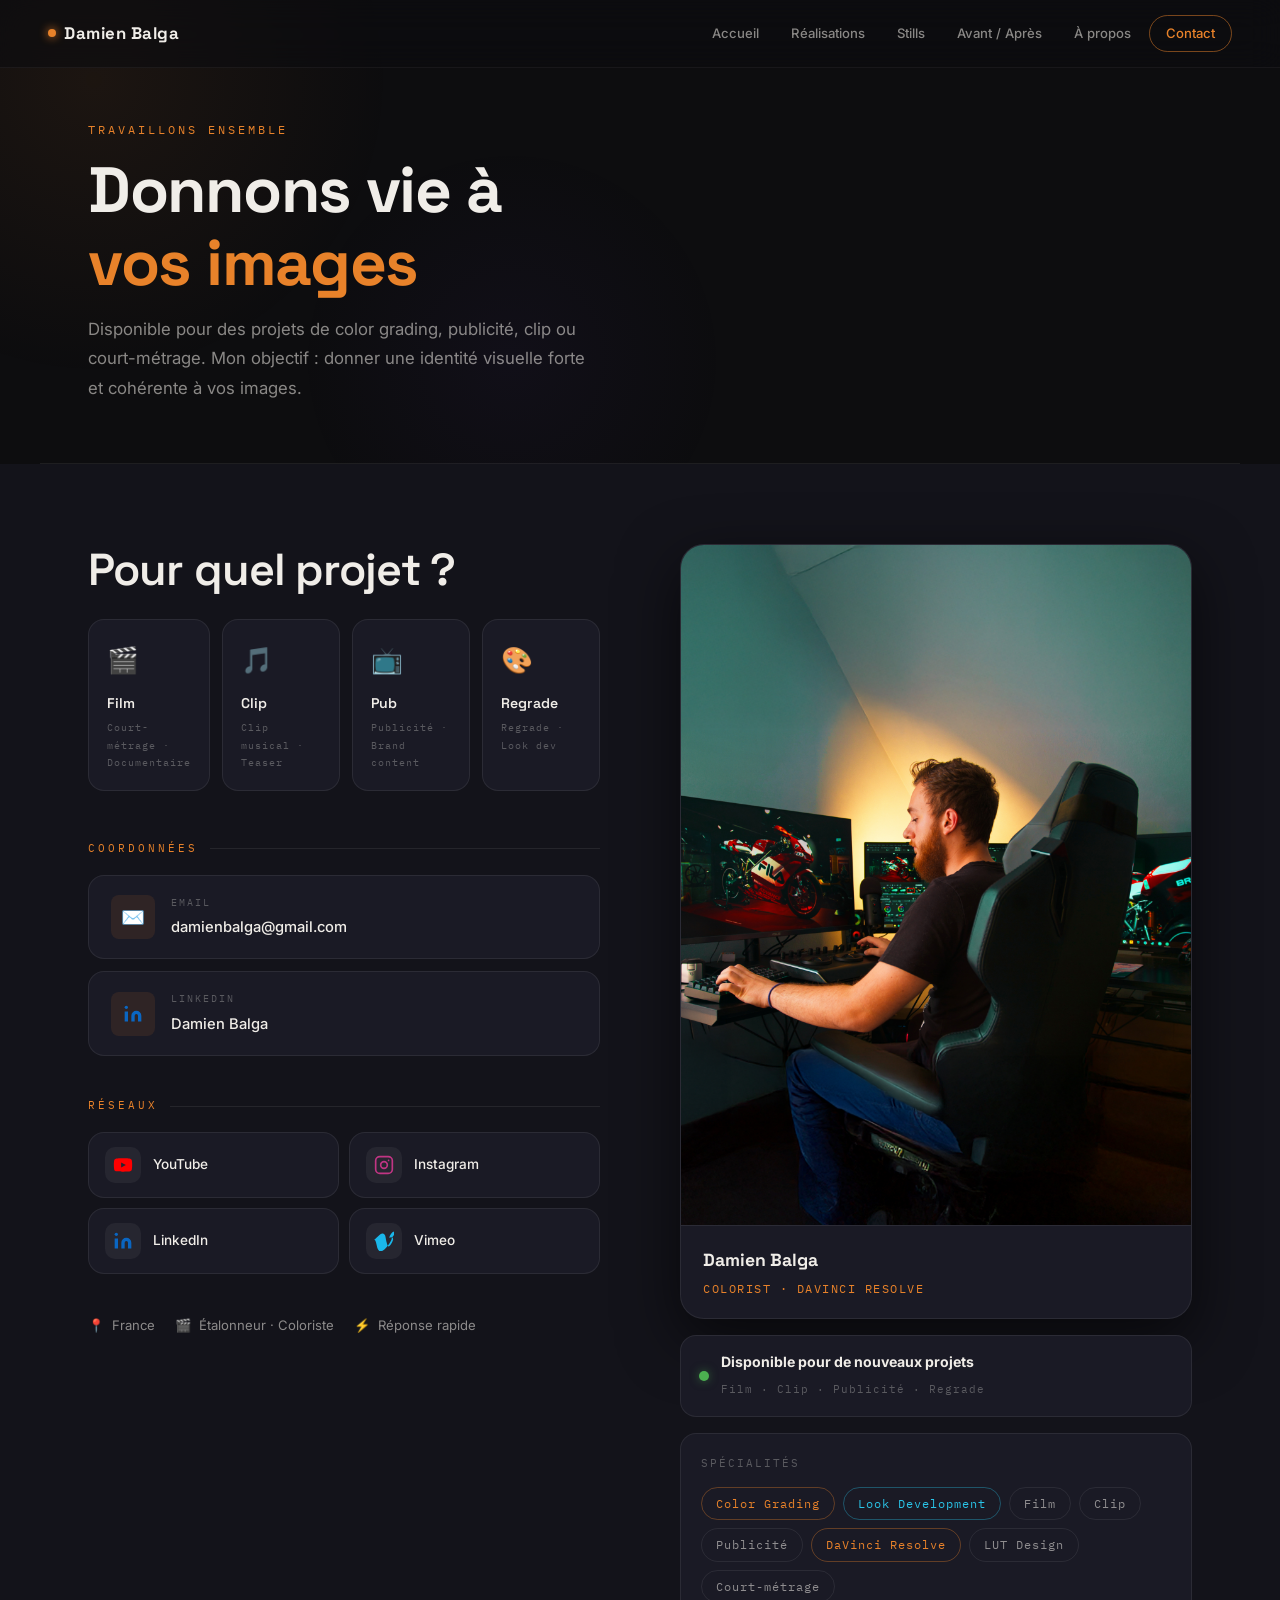
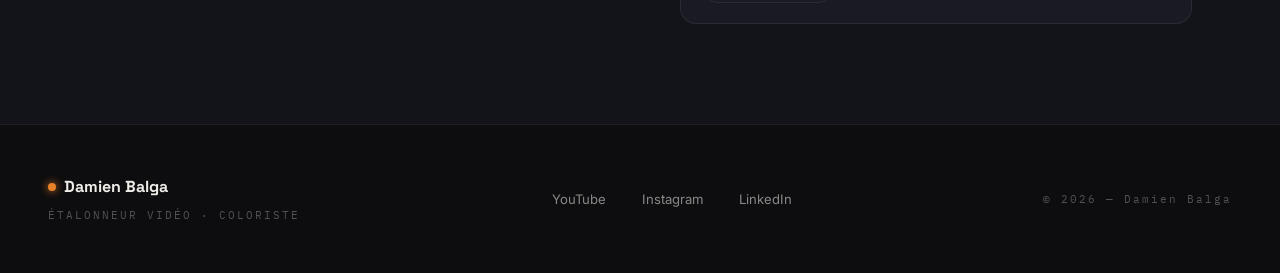
==== contact.html @ 45c4bf27 "PortfolioDamienBalga" ====
<!DOCTYPE html>
<html lang="fr">
<head>
  <meta charset="UTF-8">
  <meta name="viewport" content="width=device-width, initial-scale=1.0">
  <title>Contact — Damien Balga · Colorist</title>
  <meta name="description" content="Contactez Damien Balga pour vos projets de color grading, étalonnage vidéo, film, clip ou publicité.">

  <link rel="preconnect" href="https://fonts.googleapis.com">
  <link rel="preconnect" href="https://fonts.gstatic.com" crossorigin>
  <link href="https://fonts.googleapis.com/css2?family=Space+Grotesk:wght@400;500;600;700&family=Inter:wght@300;400;500&family=IBM+Plex+Mono:wght@300;400;500&display=swap" rel="stylesheet">

  <link rel="stylesheet" href="css/style.css">

  <style>
    /* ---- Styles spécifiques page Contact ---- */

    /* Hero pleine hauteur */
    .contact-hero {
      min-height: 40vh;
      display: flex; align-items: flex-end;
      padding: 120px 48px 60px;
      max-width: 1200px; margin: 0 auto;
      border-bottom: 1px solid var(--border);
    }
    .contact-hero-inner { max-width: 640px; }
    .contact-hero h1 { margin-bottom: 14px; }
    .contact-hero p   { color: var(--dim); font-size: 1.05rem; max-width: 500px; }

    /* Grille projets types */
    .projects-types {
      display: grid;
      grid-template-columns: repeat(4, 1fr);
      gap: 12px;
      margin-bottom: 48px;
    }
    .ptype-card {
      background: var(--bg-3);
      border: 1px solid var(--border);
      border-radius: var(--radius-md);
      padding: 18px;
      transition: border-color 0.2s ease, background 0.2s ease;
    }
    .ptype-card:hover { border-color: var(--orange); background: rgba(232,130,42,0.04); }
    .ptype-icon { font-size: 1.6rem; margin-bottom: 10px; }
    .ptype-label {
      font-family: var(--font-display);
      font-size: 0.88rem; font-weight: 600; margin-bottom: 3px;
    }
    .ptype-desc { font-family: var(--font-mono); font-size: 0.65rem; color: var(--dimmer); letter-spacing: 1px; }

    /* Section titre intermédiaire */
    .contact-section-title {
      font-family: var(--font-mono);
      font-size: 0.7rem;
      letter-spacing: 3px;
      text-transform: uppercase;
      color: var(--orange);
      margin-bottom: 16px;
      display: flex; align-items: center; gap: 12px;
    }
    .contact-section-title::after {
      content: ''; flex: 1; height: 1px;
      background: var(--border);
    }

    @media (max-width: 900px) {
      .projects-types { grid-template-columns: repeat(2, 1fr); }
      .contact-hero { padding: 110px 24px 50px; }
    }
    @media (max-width: 480px) {
      .projects-types { grid-template-columns: 1fr 1fr; }
    }
  </style>
</head>
<body>

<div class="cinematic-bg" aria-hidden="true"><div class="cinematic-bg-c"></div></div>

<!-- INTRO -->
<div class="intro" aria-hidden="true">
  <div class="intro-scanline"></div>
  <div class="intro-content">
    <h1>Contact</h1>
    <p class="intro-sub">Damien Balga · Colorist</p>
  </div>
</div>

<!-- HEADER -->
<header>
  <div class="logo" role="button" tabindex="0">
    <div class="logo-dot" aria-hidden="true"></div>
    Damien Balga
  </div>
  <button class="menu-toggle" aria-label="Menu"><span></span><span></span><span></span></button>
  <nav>
    <a href="index.html">Accueil</a>
    <a href="work.html">Réalisations</a>
    <a href="stills.html">Stills</a>
    <a href="index.html#before">Avant / Après</a>
    <a href="index.html#about">À propos</a>
    <a href="contact.html" class="active nav-cta">Contact</a>
  </nav>
</header>

<!-- HERO CONTACT -->
<div class="contact-hero">
  <div class="contact-hero-inner fade-up">
    <span class="section-eyebrow">Travaillons ensemble</span>
    <h1>Donnons vie à<br><span style="color:var(--orange)">vos images</span></h1>
    <p>
      Disponible pour des projets de color grading, publicité, clip ou court-métrage.
      Mon objectif : donner une identité visuelle forte et cohérente à vos images.
    </p>
  </div>
</div>

<!-- CONTENU PRINCIPAL -->
<div class="contact-section" aria-label="Informations de contact">
  <div class="contact-layout">

    <!-- COLONNE GAUCHE -->
    <div class="contact-left">

      <!-- Types de projets -->
      <h2 style="margin-bottom:24px;" class="fade-up">Pour quel projet ?</h2>

      <div class="projects-types">
        <div class="ptype-card fade-up">
          <div class="ptype-icon">🎬</div>
          <div class="ptype-label">Film</div>
          <div class="ptype-desc">Court-métrage · Documentaire</div>
        </div>
        <div class="ptype-card fade-up">
          <div class="ptype-icon">🎵</div>
          <div class="ptype-label">Clip</div>
          <div class="ptype-desc">Clip musical · Teaser</div>
        </div>
        <div class="ptype-card fade-up">
          <div class="ptype-icon">📺</div>
          <div class="ptype-label">Pub</div>
          <div class="ptype-desc">Publicité · Brand content</div>
        </div>
        <div class="ptype-card fade-up">
          <div class="ptype-icon">🎨</div>
          <div class="ptype-label">Regrade</div>
          <div class="ptype-desc">Regrade · Look dev</div>
        </div>
      </div>

      <!-- Coordonnées directes -->
      <p class="contact-section-title fade-up">Coordonnées</p>

      <div class="contact-links">

        <a href="mailto:damienbalga@gmail.com" class="contact-btn fade-up"
           aria-label="Envoyer un mail à damienbalga@gmail.com">
          <div class="contact-btn-icon">✉️</div>
          <div class="cb-info">
            <span class="cb-label">Email</span>
            <span class="cb-value">damienbalga@gmail.com</span>
          </div>
          <span class="contact-btn-arrow">→</span>
        </a>

        <a href="https://www.linkedin.com/in/damien-balga-étudiant-création-numérique-colorimétrie-cinéma-montage-graphisme/"
           target="_blank" rel="noopener"
           class="contact-btn fade-up" aria-label="LinkedIn de Damien Balga">
          <div class="contact-btn-icon">
            <svg width="20" height="20" viewBox="0 0 24 24" fill="#0a66c2">
              <path d="M16 8a6 6 0 0 1 6 6v7h-4v-7a2 2 0 0 0-4 0v7h-4v-7a6 6 0 0 1 6-6zM2 9h4v12H2z"/>
              <circle cx="4" cy="4" r="2"/>
            </svg>
          </div>
          <div class="cb-info">
            <span class="cb-label">LinkedIn</span>
            <span class="cb-value">Damien Balga</span>
          </div>
          <span class="contact-btn-arrow">→</span>
        </a>

      </div>

      <!-- Réseaux sociaux -->
      <p class="contact-section-title fade-up">Réseaux</p>

      <div class="social-grid">

        <a href="https://www.youtube.com/@damienbalga" target="_blank" rel="noopener"
           class="social-card fade-up" style="--accent:var(--orange);" aria-label="YouTube de Damien Balga">
          <div class="social-icon">
            <svg width="20" height="20" viewBox="0 0 24 24" fill="#ff0000">
              <path d="M22.54 6.42a2.78 2.78 0 0 0-1.95-1.96C18.88 4 12 4 12 4s-6.88 0-8.59.46A2.78 2.78 0 0 0 1.46 6.42 29 29 0 0 0 1 12a29 29 0 0 0 .46 5.58 2.78 2.78 0 0 0 1.95 1.96C5.12 20 12 20 12 20s6.88 0 8.59-.46a2.78 2.78 0 0 0 1.95-1.96A29 29 0 0 0 23 12a29 29 0 0 0-.46-5.58zM9.75 15.02V8.98L15.5 12l-5.75 3.02z"/>
            </svg>
          </div>
          <span class="social-name">YouTube</span>
        </a>

        <a href="https://www.instagram.com/damien.balga/" target="_blank" rel="noopener"
           class="social-card fade-up" style="--accent:#c13584;" aria-label="Instagram de Damien Balga">
          <div class="social-icon">
            <svg width="20" height="20" viewBox="0 0 24 24" fill="none" stroke="#c13584" stroke-width="2">
              <rect x="2" y="2" width="20" height="20" rx="5"/>
              <circle cx="12" cy="12" r="4"/>
              <circle cx="17.5" cy="6.5" r="1" fill="#c13584" stroke="none"/>
            </svg>
          </div>
          <span class="social-name">Instagram</span>
        </a>

        <a href="https://www.linkedin.com/in/damien-balga-étudiant-création-numérique-colorimétrie-cinéma-montage-graphisme/"
           target="_blank" rel="noopener"
           class="social-card fade-up" style="--accent:#0a66c2;" aria-label="LinkedIn de Damien Balga">
          <div class="social-icon">
            <svg width="20" height="20" viewBox="0 0 24 24" fill="#0a66c2">
              <path d="M16 8a6 6 0 0 1 6 6v7h-4v-7a2 2 0 0 0-4 0v7h-4v-7a6 6 0 0 1 6-6zM2 9h4v12H2z"/>
              <circle cx="4" cy="4" r="2"/>
            </svg>
          </div>
          <span class="social-name">LinkedIn</span>
        </a>

        <a href="https://vimeo.com/damienbalga" target="_blank" rel="noopener"
           class="social-card fade-up" style="--accent:#1ab7ea;" aria-label="Vimeo de Damien Balga">
          <div class="social-icon">
            <svg width="20" height="20" viewBox="0 0 24 24" fill="#1ab7ea">
              <path d="M21.4 8.1c-.1 2.4-1.8 5.7-5.1 9.9-3.4 4.4-6.3 6.5-8.6 6.5-1.4 0-2.6-1.3-3.7-4L2.5 14c-.7-2.5-1.5-3.7-2.5-3.7 0 0-1.2.9-3 2.7L0 11C2 9.3 4 7.3 5.6 5.8c1.9-1.7 3.3-2.6 4.2-2.7 2.2-.2 3.6 1.3 4.1 4.5.6 3.4 1 5.5 1.3 6.3.7 3.2 1.5 4.8 2.4 4.8.7 0 1.7-1.1 3.1-3.3 1.3-2.2 2.1-3.9 2.2-5.1.2-1.9-.6-2.9-2.2-2.9-.8 0-1.6.2-2.5.6 1.7-5.4 4.8-8 9.5-7.8z"/>
            </svg>
          </div>
          <span class="social-name">Vimeo</span>
        </a>

      </div>

      <!-- Infos rapides -->
      <div style="display:flex; gap:20px; flex-wrap:wrap; margin-top:8px;" class="fade-up">
        <div style="display:flex; align-items:center; gap:8px; font-size:0.82rem; color:var(--dim);">
          <span style="color:var(--orange);">📍</span> France
        </div>
        <div style="display:flex; align-items:center; gap:8px; font-size:0.82rem; color:var(--dim);">
          <span style="color:var(--orange);">🎬</span> Étalonneur · Coloriste
        </div>
        <div style="display:flex; align-items:center; gap:8px; font-size:0.82rem; color:var(--dim);">
          <span style="color:var(--orange);">⚡</span> Réponse rapide
        </div>
      </div>

    </div><!-- /contact-left -->

    <!-- COLONNE DROITE : Portrait + disponibilité -->
    <div class="contact-right">

      <!-- Portrait -->
      <div class="contact-portrait fade-up">
        <img src="img/Banniere.jpg" alt="Damien Balga – Étalonneur Vidéo">
        <div class="cp-footer">
          <div class="cp-name">Damien Balga</div>
          <div class="cp-role">Colorist · DaVinci Resolve</div>
        </div>
      </div>

      <!-- Badge disponibilité -->
      <div class="avail-badge fade-up">
        <div class="avail-dot"></div>
        <div class="avail-text">
          <strong>Disponible pour de nouveaux projets</strong>
          <span>Film · Clip · Publicité · Regrade</span>
        </div>
      </div>

      <!-- Bloc tags projet -->
      <div style="background:var(--bg-3); border:1px solid var(--border); border-radius:var(--radius-md); padding:20px; margin-top:16px;" class="fade-up">
        <p style="font-family:var(--font-mono); font-size:0.68rem; color:var(--dimmer); letter-spacing:2px; text-transform:uppercase; margin-bottom:14px;">Spécialités</p>
        <div style="display:flex; flex-wrap:wrap; gap:8px;">
          <span class="tag tag-orange">Color Grading</span>
          <span class="tag tag-cyan">Look Development</span>
          <span class="tag">Film</span>
          <span class="tag">Clip</span>
          <span class="tag">Publicité</span>
          <span class="tag tag-orange">DaVinci Resolve</span>
          <span class="tag">LUT Design</span>
          <span class="tag">Court-métrage</span>
        </div>
      </div>

    </div><!-- /contact-right -->

  </div>
</div>

<!-- FOOTER -->
<footer>
  <div class="footer-left">
    <div class="footer-logo"><div style="width:8px;height:8px;border-radius:50%;background:var(--orange);box-shadow:0 0 8px var(--orange);flex-shrink:0;"></div>Damien Balga</div>
    <p>Étalonneur Vidéo · Coloriste</p>
  </div>
  <div class="footer-links">
    <a href="https://www.youtube.com/@damienbalga" target="_blank" rel="noopener">YouTube</a>
    <a href="https://www.instagram.com/damien.balga/" target="_blank" rel="noopener">Instagram</a>
    <a href="https://www.linkedin.com/in/damien-balga-étudiant-création-numérique-colorimétrie-cinéma-montage-graphisme/" target="_blank" rel="noopener">LinkedIn</a>
  </div>
  <div class="footer-right">© 2026 — Damien Balga</div>
</footer>

<script src="js/main.js"></script>
</body>
</html>
---- css/style.css ----
/* =============================================
   RESET & BASE
   ============================================= */
*, *::before, *::after { margin: 0; padding: 0; box-sizing: border-box; }
html { scroll-behavior: smooth; font-size: 16px; }

/* =============================================
   VARIABLES – Palette Étalonnage Vidéo
   Fond très sombre (quasi-noir chaud),
   orange/ambre comme accent primaire (évoque
   les LUTs cinéma, la chaleur d'une scène),
   cyan froid comme accent secondaire (grade
   teal & orange iconique), gris ardoise pour
   les surfaces intermédiaires.
   ============================================= */
:root {
  --bg:          #0d0d0f;       /* fond principal – noir chaud */
  --bg-2:        #13131a;       /* fond légèrement surélevé */
  --bg-3:        #1a1a25;       /* cartes / blocs */
  --bg-4:        #222233;       /* hover / borders */

  --orange:      #e8822a;       /* accent primaire – chaud cinéma */
  --orange-dark: #c0621a;
  --orange-glow: rgba(232,130,42,0.18);

  --cyan:        #2ac4e8;       /* accent secondaire – froid grade */
  --cyan-dark:   #1a9abd;
  --cyan-glow:   rgba(42,196,232,0.12);

  --white:       #f0ede8;       /* blanc légèrement chaud */
  --dim:         rgba(240,237,232,0.55);
  --dimmer:      rgba(240,237,232,0.3);
  --border:      rgba(240,237,232,0.08);
  --border-soft: rgba(240,237,232,0.05);

  --radius-sm:   8px;
  --radius-md:   16px;
  --radius-lg:   24px;
  --radius-xl:   40px;

  --font-display: 'Space Grotesk', sans-serif;
  --font-body:    'Inter', sans-serif;
  --font-mono:    'IBM Plex Mono', monospace;

  --shadow:      0 20px 60px rgba(0,0,0,0.6);
  --shadow-orange: 0 8px 40px rgba(232,130,42,0.25);
  --shadow-cyan:   0 8px 40px rgba(42,196,232,0.2);
}

/* =============================================
   TYPOGRAPHIE
   Space Grotesk : titres (techno, cinéma)
   Inter         : corps de texte (lisibilité)
   IBM Plex Mono : labels / badges (code / data)
   ============================================= */
body {
  font-family: var(--font-body);
  background: var(--bg);
  color: var(--white);
  overflow-x: hidden;
  line-height: 1.7;
}

h1, h2, h3 {
  font-family: var(--font-display);
  line-height: 1.15;
  letter-spacing: -0.02em;
}
h1 { font-size: clamp(2.4rem, 5vw, 4.2rem); font-weight: 700; }
h2 { font-size: clamp(1.8rem, 3.5vw, 2.8rem); font-weight: 600; }
h3 { font-size: clamp(1.1rem, 2vw, 1.4rem); font-weight: 600; }

p { font-size: 1rem; line-height: 1.75; }
a { text-decoration: none; color: inherit; }
img { max-width: 100%; height: auto; display: block; }

/* =============================================
   FOND ANIMÉ CINÉMATIQUE
   Trois gradients radiaux mouvants qui évoquent
   les corrections de couleur teal/orange/violet
   ============================================= */
.cinematic-bg {
  position: fixed; inset: 0; z-index: -1; pointer-events: none; overflow: hidden;
}
.cinematic-bg::before {
  content: '';
  position: absolute; top: -30%; left: -20%;
  width: 700px; height: 700px;
  background: radial-gradient(circle, rgba(232,130,42,0.07) 0%, transparent 60%);
  border-radius: 50%;
  animation: drift-a 20s ease-in-out infinite alternate;
}
.cinematic-bg::after {
  content: '';
  position: absolute; bottom: -20%; right: -15%;
  width: 600px; height: 600px;
  background: radial-gradient(circle, rgba(42,196,232,0.07) 0%, transparent 60%);
  border-radius: 50%;
  animation: drift-b 25s ease-in-out infinite alternate-reverse;
}
.cinematic-bg-c {
  position: absolute; top: 40%; left: 40%;
  width: 500px; height: 500px;
  background: radial-gradient(circle, rgba(100,60,200,0.05) 0%, transparent 60%);
  border-radius: 50%;
  animation: drift-c 30s ease-in-out infinite alternate;
  transform: translate(-50%, -50%);
}
@keyframes drift-a { from { transform: translate(0,0) scale(1); } to { transform: translate(60px,40px) scale(1.12); } }
@keyframes drift-b { from { transform: translate(0,0) scale(1); } to { transform: translate(-50px,-30px) scale(1.08); } }
@keyframes drift-c { from { transform: translate(-50%,-50%) scale(1); } to { transform: translate(-45%,-55%) scale(1.15); } }

/* =============================================
   ÉCRAN D'INTRO (style scan cinéma)
   ============================================= */
.intro {
  position: fixed; inset: 0;
  background: var(--bg);
  display: flex; justify-content: center; align-items: center;
  z-index: 9999;
  animation: introOut 3.2s ease forwards;
}
.intro-content { text-align: center; padding: 0 20px; }

.intro-content h1 {
  font-family: var(--font-display);
  font-size: clamp(1.6rem, 5vw, 2.8rem);
  font-weight: 700;
  letter-spacing: 6px;
  text-transform: uppercase;
  color: var(--white);
  opacity: 0;
  animation: flicker 2.2s ease forwards;
}
.intro-content .intro-sub {
  font-family: var(--font-mono);
  font-size: 0.8rem;
  letter-spacing: 4px;
  color: var(--orange);
  text-transform: uppercase;
  opacity: 0;
  margin-top: 12px;
  animation: fadeSlideUp 0.8s ease 1.2s forwards;
}
/* Ligne de scan horizontale */
.intro-scanline {
  position: absolute; left: 0; right: 0; height: 2px;
  background: linear-gradient(90deg, transparent, var(--orange), transparent);
  opacity: 0;
  animation: scan 2s ease 0.5s forwards;
}
@keyframes scan {
  0%   { top: 0%;   opacity: 0.7; }
  100% { top: 100%; opacity: 0; }
}
@keyframes flicker {
  0%   { opacity: 0; }
  8%   { opacity: 1; }
  10%  { opacity: 0.1; }
  14%  { opacity: 1; }
  22%  { opacity: 0.5; }
  30%  { opacity: 1; }
  100% { opacity: 1; }
}
@keyframes fadeSlideUp {
  from { opacity: 0; transform: translateY(8px); }
  to   { opacity: 0.9; transform: translateY(0); }
}
@keyframes introOut {
  0%, 75%  { opacity: 1; pointer-events: all; }
  100%     { opacity: 0; pointer-events: none; visibility: hidden; }
}

/* =============================================
   HEADER (Modifié pour le Menu Burger)
   ============================================= */
header {
  position: fixed; top: 0; left: 0; right: 0;
  z-index: 1000;
  display: flex; align-items: center; justify-content: space-between;
  padding: 0 48px; height: 68px;
  background: rgba(13,13,15,0.6);
  backdrop-filter: blur(16px);
  border-bottom: 1px solid var(--border-soft);
  transition: background 0.3s ease, border-color 0.3s ease;
}

header.solid {
  background: rgba(13,13,15,0.95);
  border-bottom-color: var(--border);
}

.logo {
  font-family: var(--font-display);
  font-size: 1.05rem;
  font-weight: 700;
  letter-spacing: 0.5px;
  cursor: pointer;
  color: var(--white);
  display: flex; align-items: center; gap: 8px;
  z-index: 1101; /* Reste au-dessus du menu */
}

.logo .logo-dot {
  width: 8px; height: 8px;
  border-radius: 50%;
  background: var(--orange);
  box-shadow: 0 0 10px var(--orange);
}

/* Navigation Desktop */
nav { display: flex; align-items: center; gap: 4px; }

nav a {
  font-size: 0.82rem;
  font-weight: 500;
  font-family: var(--font-body);
  color: var(--dim);
  padding: 6px 14px;
  border-radius: var(--radius-xl);
  transition: all 0.2s ease;
  white-space: nowrap;
}
nav a:hover { color: var(--white); background: rgba(255,255,255,0.06); }
nav a.active { color: var(--white); }
nav a.nav-cta {
  border: 1px solid rgba(232,130,42,0.5);
  color: var(--orange);
  padding: 6px 16px;
}

/* BOUTON HAMBURGER (Base) */
.menu-toggle {
  display: none; /* Caché par défaut sur Desktop */
  flex-direction: column;
  justify-content: center;
  align-items: center;
  gap: 5px;
  width: 40px;
  height: 40px;
  cursor: pointer;
  position: relative;
  z-index: 1100;
  background: none;
  border: none;
  padding: 0;
}

.menu-toggle span {
  display: block;
  width: 22px;
  height: 2px;
  background: var(--white);
  border-radius: 2px;
  transition: all 0.3s ease;
}

/* Animation vers Croix */
.menu-toggle.active span:nth-child(1) { transform: translateY(7px) rotate(45deg); }
.menu-toggle.active span:nth-child(2) { opacity: 0; }
.menu-toggle.active span:nth-child(3) { transform: translateY(-7px) rotate(-45deg); }

/* =============================================
   RESPONSIVE (Modifié pour forcer l'affichage)
   ============================================= */
@media (max-width: 768px) {
  header { padding: 0 20px; }

  /* On force l'affichage du bouton */
  .menu-toggle { 
    display: flex !important; 
  }

  /* Navigation Mobile Overlay */
  nav {
    position: fixed;
    top: 0; /* Changé de 68px à 0 pour couvrir l'écran proprement */
    left: 0;
    width: 100%;
    height: 100vh;
    background: var(--bg); /* Fond opaque pour plus de clarté */
    flex-direction: column;
    justify-content: center;
    align-items: center;
    gap: 20px;
    z-index: 1090;
    opacity: 0;
    visibility: hidden;
    transition: all 0.4s cubic-bezier(0.4, 0, 0.2, 1);
  }

  nav.open {
    opacity: 1;
    visibility: visible;
    pointer-events: all;
    padding-bottom: 20vh;
  }

  nav a {
    font-size: 1.5rem; /* Plus grand pour mobile */
    font-family: var(--font-display);
    font-weight: 600;
    color: var(--white);
  }
  
  nav a.nav-cta {
    border-color: var(--orange);
    padding: 12px 40px;
  }
}
/* =============================================
   BOUTONS
   ============================================= */
.btn {
  display: inline-flex; align-items: center; gap: 8px;
  padding: 13px 28px;
  border-radius: var(--radius-sm);
  font-family: var(--font-display);
  font-size: 0.88rem;
  font-weight: 600;
  letter-spacing: 0.3px;
  cursor: pointer; border: none;
  text-decoration: none;
  transition: all 0.25s ease;
}
.btn-primary {
  background: var(--orange);
  color: var(--bg);
  box-shadow: var(--shadow-orange);
}
.btn-primary:hover {
  background: #f0922e;
  transform: translateY(-2px);
  box-shadow: 0 12px 40px rgba(232,130,42,0.4);
}
.btn-secondary {
  background: transparent;
  color: var(--white);
  border: 1px solid var(--border);
}
.btn-secondary:hover {
  border-color: rgba(255,255,255,0.3);
  background: rgba(255,255,255,0.05);
  transform: translateY(-2px);
}
.btn-cyan {
  background: transparent;
  color: var(--cyan);
  border: 1px solid rgba(42,196,232,0.4);
}
.btn-cyan:hover {
  background: var(--cyan);
  color: var(--bg);
  box-shadow: var(--shadow-cyan);
}

/* =============================================
   HERO
   ============================================= */
.hero {
  min-height: 100vh;
  display: flex; align-items: center;
  padding: 100px 80px 80px;
  gap: 80px;
  max-width: 1300px;
  margin: 0 auto;
}
.hero-left { flex: 1; max-width: 640px; }

/* Badge mono */
.hero-badge {
  display: inline-flex; align-items: center; gap: 10px;
  background: rgba(232,130,42,0.08);
  border: 1px solid rgba(232,130,42,0.25);
  padding: 6px 16px;
  border-radius: var(--radius-xl);
  margin-bottom: 24px;
}
.hero-badge span {
  font-family: var(--font-mono);
  font-size: 0.72rem;
  color: var(--orange);
  letter-spacing: 2px;
  text-transform: uppercase;
}
.hero-badge::before {
  content: '';
  width: 6px; height: 6px;
  border-radius: 50%;
  background: var(--orange);
  box-shadow: 0 0 8px var(--orange);
  animation: pulse-orange 2s infinite;
}
@keyframes pulse-orange {
  0%, 100% { box-shadow: 0 0 6px var(--orange); }
  50%       { box-shadow: 0 0 14px var(--orange); }
}

.hero-left h1 {
  color: var(--white);
  margin-bottom: 12px;
}
.hero-left h1 .accent-orange { color: var(--orange); }
.hero-left h1 .accent-cyan   { color: var(--cyan); }

.hero-tagline {
  font-family: var(--font-mono);
  font-size: 0.9rem;
  color: var(--dim);
  margin-bottom: 24px;
  letter-spacing: 1px;
}

.hero-desc {
  color: var(--dim);
  font-size: 1.05rem;
  max-width: 520px;
  margin-bottom: 40px;
  line-height: 1.8;
}

.hero-actions { display: flex; gap: 14px; flex-wrap: wrap; margin-bottom: 48px; }

/* Stats rapides */
.hero-stats {
  display: flex; gap: 36px; flex-wrap: wrap;
  padding-top: 32px;
  border-top: 1px solid var(--border);
}
.stat-item { text-align: left; }
.stat-num {
  font-family: var(--font-display);
  font-size: 2rem;
  font-weight: 700;
  color: var(--orange);
  display: block;
  line-height: 1;
  margin-bottom: 4px;
}
.stat-label {
  font-size: 0.75rem;
  color: var(--dimmer);
  text-transform: uppercase;
  letter-spacing: 1.5px;
  font-family: var(--font-mono);
}

/* Portrait hero */
.hero-right { flex-shrink: 0; position: relative; }

.portrait-wrap {
  position: relative;
  width: 340px;
}

/* Cadre lumineux style écran */
.portrait-frame {
  margin: 0 auto;
  width: 340px; height: 440px;
  border-radius: var(--radius-lg);
  overflow: hidden;
  position: relative;
  border: 1px solid rgba(232,130,42,0.2);
  box-shadow:
    0 0 0 1px rgba(232,130,42,0.08),
    0 40px 100px rgba(0,0,0,0.7),
    0 0 60px rgba(232,130,42,0.08);
  animation: float-portrait 7s ease-in-out infinite;
}
@keyframes float-portrait {
  0%, 100% { transform: translateY(0); }
  50%       { transform: translateY(-10px); }
}

.portrait-frame img {
  width: 100%; height: 100%;
  object-fit: cover;
  object-position: center top;
  display: block;
}

/* Overlay teal/orange sur le portrait */
.portrait-frame::after {
  content: '';
  position: absolute; inset: 0;
  background: linear-gradient(
    180deg,
    rgba(232,130,42,0.04) 0%,
    transparent 40%,
    rgba(42,196,232,0.06) 100%
  );
  pointer-events: none;
}

/* Badge flottant */
.portrait-badge {
  position: absolute; bottom: -16px; right: -16px;
  background: var(--bg-3);
  border: 1px solid var(--border);
  border-radius: var(--radius-md);
  padding: 14px 18px;
  backdrop-filter: blur(12px);
  box-shadow: var(--shadow);
}
.portrait-badge .pb-label {
  font-family: var(--font-mono);
  font-size: 0.65rem;
  color: var(--dimmer);
  letter-spacing: 2px;
  text-transform: uppercase;
  display: block;
  margin-bottom: 4px;
}
.portrait-badge .pb-value {
  font-family: var(--font-display);
  font-size: 0.9rem;
  font-weight: 600;
  color: var(--cyan);
}

/* =============================================
   SECTIONS COMMUNES
   ============================================= */
.section-inner {
  max-width: 1200px; margin: 0 auto; padding: 100px 48px;
}

.section-header { text-align: center; margin-bottom: 64px; }

.section-eyebrow {
  font-family: var(--font-mono);
  font-size: 0.72rem;
  letter-spacing: 3px;
  text-transform: uppercase;
  color: var(--orange);
  display: block;
  margin-bottom: 14px;
}

.section-header h2 { color: var(--white); margin-bottom: 14px; }
.section-header p  { color: var(--dim);   max-width: 520px; margin: 0 auto; }

/* Divider */
.divider {
  display: flex; align-items: center; justify-content: center;
  gap: 12px; margin: 14px auto 0; max-width: 200px;
}
.divider::before, .divider::after {
  content: ''; flex: 1; height: 1px;
  background: linear-gradient(90deg, transparent, var(--border));
}
.divider .d-dot {
  width: 6px; height: 6px; border-radius: 50%;
  background: var(--orange);
  box-shadow: 0 0 8px var(--orange);
}

/* =============================================
   AVANT / APRÈS (compare slider)
   ============================================= */
.showcase { background: var(--bg-2); }

.compare-grid {
  display: grid;
  grid-template-columns: repeat(auto-fit, minmax(340px, 1fr));
  gap: 40px;
}

.compare {
  position: relative;
  width: 100%;
  aspect-ratio: 16/9;
  overflow: hidden;
  border-radius: var(--radius-md);
  cursor: ew-resize;
  border: 1px solid var(--border);
  box-shadow: var(--shadow);
}

.compare img {
  position: absolute; width: 100%; height: 100%; object-fit: cover;
}
.img-after { clip-path: inset(0 50% 0 0); transition: clip-path 0.05s linear; }

.slider-line {
  position: absolute; top: 0; left: 50%;
  width: 2px; height: 100%;
  background: rgba(255,255,255,0.7);
  pointer-events: none; z-index: 2;
}
.slider-handle {
  position: absolute; top: 50%; left: 50%;
  transform: translate(-50%, -50%);
  width: 36px; height: 36px;
  border-radius: 50%;
  background: var(--white);
  border: 2px solid rgba(0,0,0,0.2);
  display: flex; align-items: center; justify-content: center;
  z-index: 3; pointer-events: none;
  box-shadow: 0 2px 12px rgba(0,0,0,0.4);
}
.slider-handle svg { width: 16px; height: 16px; color: var(--bg); }

.compare-label {
  position: absolute; bottom: 12px;
  font-family: var(--font-mono);
  font-size: 0.68rem;
  letter-spacing: 2px;
  text-transform: uppercase;
  padding: 4px 10px;
  background: rgba(0,0,0,0.6);
  border-radius: 4px;
  z-index: 4;
  backdrop-filter: blur(4px);
}
.compare-label.before-lbl { left: 14px; color: var(--dim); }
.compare-label.after-lbl  { right: 14px; color: var(--orange); }

/* =============================================
   SECTION EXTRAITS VIDÉO (fullscreen)
   ============================================= */
.reels-section { background: var(--bg); }

.reel-block {
  position: relative;
  width: 100%;
  aspect-ratio: 16/9;
  overflow: hidden;
  background: #000;
  margin-bottom: 2px;
}

.reel-block iframe {
  position: absolute; top: 50%; left: 50%;
  width: 100%; height: 100%;
  transform: translate(-50%, -50%);
  border: none; pointer-events: none;
}

/* Overlay titre sur les reels */
.reel-overlay {
  position: absolute; inset: 0;
  background: linear-gradient(to top, rgba(0,0,0,0.65) 0%, transparent 50%);
  z-index: 2;
  display: flex; align-items: flex-end;
  padding: 32px 40px;
  pointer-events: none;
}
.reel-num {
  font-family: var(--font-mono);
  font-size: 0.68rem;
  color: var(--orange);
  letter-spacing: 3px;
  text-transform: uppercase;
  margin-bottom: 6px;
}
.reel-title {
  font-family: var(--font-display);
  font-size: 1.5rem;
  font-weight: 600;
  color: var(--white);
  letter-spacing: -0.01em;
}
.reel-type {
  font-size: 0.82rem;
  color: var(--dim);
  margin-top: 4px;
  font-family: var(--font-mono);
  letter-spacing: 1px;
}

/* Loader spinner sur les vidéos */
.reel-loader {
  position: absolute; inset: 0;
  display: flex; align-items: center; justify-content: center;
  background: var(--bg-2); z-index: 1; transition: opacity 0.5s ease;
}
.reel-loader.hidden { opacity: 0; pointer-events: none; }
.spinner {
  width: 32px; height: 32px;
  border: 2px solid var(--border);
  border-top-color: var(--orange);
  border-radius: 50%;
  animation: spin 0.8s linear infinite;
}
@keyframes spin { to { transform: rotate(360deg); } }

/* =============================================
   SECTION À PROPOS
   ============================================= */
.about-section { background: var(--bg-2); }

.about-grid {
  display: grid;
  grid-template-columns: 1fr 1fr;
  gap: 80px;
  align-items: center;
}

.about-text h2 { margin-bottom: 20px; }

.about-lead {
  font-size: 1.1rem;
  color: var(--white);
  opacity: 0.9;
  margin-bottom: 20px;
  line-height: 1.7;
}

.about-text p {
  color: var(--dim);
  margin-bottom: 16px;
  line-height: 1.8;
}

.about-tags {
  display: flex; flex-wrap: wrap; gap: 8px;
  margin-top: 32px;
}
.tag {
  font-family: var(--font-mono);
  font-size: 0.72rem;
  letter-spacing: 1px;
  padding: 6px 14px;
  border-radius: var(--radius-xl);
  border: 1px solid var(--border);
  color: var(--dim);
  transition: all 0.2s ease;
}
.tag:hover { border-color: var(--orange); color: var(--orange); }
.tag-orange { border-color: rgba(232,130,42,0.35); color: var(--orange); }
.tag-cyan   { border-color: rgba(42,196,232,0.35); color: var(--cyan); }

/* Carte technique (about visuel) */
.about-visual { position: relative; }

.tech-card {
  background: var(--bg-3);
  border: 1px solid var(--border);
  border-radius: var(--radius-lg);
  padding: 32px;
  box-shadow: var(--shadow);
}

.tech-card-header {
  display: flex; align-items: center; gap: 12px;
  margin-bottom: 28px;
  padding-bottom: 20px;
  border-bottom: 1px solid var(--border);
}
.tech-card-header .dot-row { display: flex; gap: 6px; }
.tc-dot {
  width: 10px; height: 10px; border-radius: 50%;
}
.tc-dot-r { background: #ff5f57; }
.tc-dot-y { background: #febc2e; }
.tc-dot-g { background: #28c840; }

.tc-title {
  font-family: var(--font-mono);
  font-size: 0.72rem;
  color: var(--dimmer);
  letter-spacing: 2px;
  text-transform: uppercase;
  margin-left: auto;
}

/* Scopes colorimétrie (décoratif) */
.scope-row { display: flex; flex-direction: column; gap: 14px; }

.scope-item { display: flex; flex-direction: column; gap: 6px; }

.scope-label {
  font-family: var(--font-mono);
  font-size: 0.68rem;
  color: var(--dimmer);
  letter-spacing: 2px;
  text-transform: uppercase;
  display: flex;
  justify-content: space-between;
  align-items: center;
}
.scope-label span { color: var(--orange); }

.scope-bar {
  height: 6px;
  background: var(--bg-4);
  border-radius: 3px;
  overflow: hidden;
}
.scope-fill {
  height: 100%; border-radius: 3px;
  transition: width 1.5s cubic-bezier(0.4, 0, 0.2, 1) 0.3s;
}
.scope-fill.w-90 { width: 90%; }
.scope-fill.w-80 { width: 80%; }
.scope-fill.w-75 { width: 75%; }
.scope-fill.w-85 { width: 85%; }
.scope-fill.w-70 { width: 70%; }

.fill-orange { background: linear-gradient(90deg, #c0621a, var(--orange)); }
.fill-cyan   { background: linear-gradient(90deg, #1a7a9a, var(--cyan)); }
.fill-violet { background: linear-gradient(90deg, #6040c0, #9060e0); }

.waveform {
  margin-top: 20px;
  height: 48px;
  background: var(--bg-4);
  border-radius: var(--radius-sm);
  overflow: hidden;
  position: relative;
}
.waveform::before {
  content: '';
  position: absolute; inset: 0;
  background: linear-gradient(90deg,
    transparent 0%,
    rgba(232,130,42,0.3) 20%,
    rgba(232,130,42,0.6) 35%,
    rgba(42,196,232,0.4) 50%,
    rgba(42,196,232,0.6) 65%,
    rgba(232,130,42,0.4) 80%,
    transparent 100%
  );
  clip-path: polygon(
    0% 60%, 5% 40%, 10% 55%, 15% 25%, 20% 60%,
    25% 35%, 30% 70%, 35% 20%, 40% 55%, 45% 30%,
    50% 65%, 55% 25%, 60% 50%, 65% 35%, 70% 60%,
    75% 20%, 80% 55%, 85% 40%, 90% 65%, 95% 35%, 100% 50%,
    100% 100%, 0% 100%
  );
}

/* =============================================
   PAGE RÉALISATIONS (work.html)
   ============================================= */
.page-hero-section {
  padding: 130px 48px 60px;
  max-width: 1200px;
  margin: 0 auto;
}
.page-hero-section .ph-eyebrow {
  font-family: var(--font-mono);
  font-size: 0.72rem;
  letter-spacing: 3px;
  text-transform: uppercase;
  color: var(--orange);
  display: block;
  margin-bottom: 14px;
}
.page-hero-section h1 { margin-bottom: 12px; }
.page-hero-section p  { color: var(--dim); max-width: 480px; }

/* Grille vidéos */
.work-grid-section {
  max-width: 1200px; margin: 0 auto; padding: 20px 48px 100px;
}

.work-grid {
  display: grid;
  grid-template-columns: repeat(2, 1fr);
  gap: 32px;
}

.work-item {
  background: var(--bg-3);
  border: 1px solid var(--border);
  border-radius: var(--radius-md);
  overflow: hidden;
  transition: transform 0.3s ease, box-shadow 0.3s ease;
}
.work-item:hover {
  transform: translateY(-4px);
  box-shadow: 0 20px 60px rgba(0,0,0,0.5);
}

.work-item iframe {
  width: 100%; aspect-ratio: 16/9;
  border: none; display: block;
}

.work-info {
  padding: 18px 20px;
  border-top: 1px solid var(--border);
}
.work-info h3 {
  font-size: 0.95rem;
  color: var(--white);
  margin-bottom: 4px;
  font-family: var(--font-display);
  font-weight: 600;
}
.work-info p {
  font-family: var(--font-mono);
  font-size: 0.72rem;
  color: var(--orange);
  letter-spacing: 1.5px;
  text-transform: uppercase;
}

/* =============================================
   PAGE STILLS (stills.html)
   ============================================= */
.stills-grid-section {
  max-width: 1400px; margin: 0 auto; padding: 20px 48px 100px;
}

.stills-grid {
  display: grid;
  grid-template-columns: repeat(3, 1fr);
  gap: 16px;
}

.still-item {
  position: relative;
  overflow: hidden;
  border-radius: var(--radius-sm);
  /* PAS d'aspect-ratio fixé : chaque image garde ses proportions natives */
  cursor: pointer;
  background: var(--bg-3);
  border: 1px solid var(--border);
  /* Comportement block pour que la hauteur suive l'image */
  display: block;
}

.still-item img {
  width: 100%;
  height: auto;           /* hauteur naturelle de l'image, sans recadrage */
  object-fit: unset;      /* annule tout object-fit hérité */
  display: block;
  transition: transform 0.5s ease;
}
.still-item:hover img { transform: scale(1.03); }

.still-item-overlay {
  position: absolute; inset: 0;
  background: linear-gradient(to top, rgba(0,0,0,0.75) 0%, transparent 55%);
  opacity: 0;
  transition: opacity 0.3s ease;
  display: flex; align-items: flex-end;
  padding: 16px 18px;
  pointer-events: none;   /* le clic passe à travers jusqu'à l'image */
}
.still-item:hover .still-item-overlay { opacity: 1; }

.still-item-overlay h4 {
  font-family: var(--font-display);
  font-size: 0.9rem;
  font-weight: 600;
  color: var(--white);
  margin-bottom: 2px;
}
.still-item-overlay span {
  font-family: var(--font-mono);
  font-size: 0.65rem;
  color: var(--orange);
  letter-spacing: 2px;
  text-transform: uppercase;
  display: block;
}

/* =============================================
   PAGE CONTACT
   ============================================= */
.contact-section { background: var(--bg-2); }

.contact-layout {
  display: grid;
  grid-template-columns: 1fr 1fr;
  gap: 80px;
  align-items: start;
  max-width: 1200px;
  margin: 0 auto;
  padding: 80px 48px 100px;
}

.contact-left h2 { margin-bottom: 20px; }

.contact-intro-txt {
  color: var(--dim);
  font-size: 1.05rem;
  margin-bottom: 40px;
  line-height: 1.8;
}

.contact-links { display: flex; flex-direction: column; gap: 12px; margin-bottom: 40px; }

.contact-btn {
  display: flex; align-items: center; gap: 16px;
  padding: 18px 22px;
  background: var(--bg-3);
  border: 1px solid var(--border);
  border-radius: var(--radius-md);
  text-decoration: none; color: var(--white);
  transition: all 0.25s ease;
}
.contact-btn:hover {
  border-color: var(--orange);
  background: rgba(232,130,42,0.06);
  transform: translateX(5px);
}
.contact-btn-icon {
  width: 44px; height: 44px;
  border-radius: var(--radius-sm);
  background: rgba(232,130,42,0.1);
  display: flex; align-items: center; justify-content: center;
  font-size: 1.2rem; flex-shrink: 0;
}
.cb-info { flex: 1; }
.cb-info .cb-label {
  font-family: var(--font-mono);
  font-size: 0.65rem;
  color: var(--dimmer);
  letter-spacing: 2px;
  text-transform: uppercase;
  display: block; margin-bottom: 2px;
}
.cb-info .cb-value { font-size: 0.92rem; font-weight: 500; }
.contact-btn-arrow { color: var(--orange); opacity: 0; transition: all 0.2s ease; }
.contact-btn:hover .contact-btn-arrow { opacity: 1; transform: translateX(3px); }

/* Réseaux sociaux */
.social-grid { display: grid; grid-template-columns: 1fr 1fr; gap: 10px; margin-bottom: 40px; }

.social-card {
  display: flex; align-items: center; gap: 12px;
  padding: 14px 16px;
  background: var(--bg-3);
  border: 1px solid var(--border);
  border-radius: var(--radius-md);
  text-decoration: none; color: var(--white);
  transition: all 0.25s ease;
}
.social-card:hover { border-color: var(--accent, var(--orange)); transform: translateY(-2px); }

.social-icon {
  width: 36px; height: 36px;
  border-radius: 10px;
  background: rgba(255,255,255,0.05);
  display: flex; align-items: center; justify-content: center;
  flex-shrink: 0; font-size: 1.1rem;
}
.social-name { font-size: 0.85rem; font-weight: 500; }

/* Portrait contact */
.contact-right { position: sticky; top: 90px; }

.contact-portrait {
  background: var(--bg-3);
  border: 1px solid var(--border);
  border-radius: var(--radius-lg);
  overflow: hidden;
  box-shadow: var(--shadow);
}
.contact-portrait img {
  width: 100%; aspect-ratio: 3/4;
  object-fit: cover;
  object-position: center top;
  display: block;
}
.cp-footer {
  padding: 20px 22px;
  border-top: 1px solid var(--border);
}
.cp-footer .cp-name {
  font-family: var(--font-display);
  font-size: 1.1rem; font-weight: 700;
  margin-bottom: 3px;
}
.cp-footer .cp-role {
  font-family: var(--font-mono);
  font-size: 0.72rem;
  color: var(--orange);
  letter-spacing: 1.5px;
  text-transform: uppercase;
}

.avail-badge {
  display: flex; align-items: center; gap: 12px;
  background: var(--bg-3);
  border: 1px solid var(--border);
  border-radius: var(--radius-md);
  padding: 14px 18px;
  margin-top: 16px;
}
.avail-dot {
  width: 10px; height: 10px; border-radius: 50%;
  background: #4caf50;
  box-shadow: 0 0 10px rgba(76,175,80,0.5);
  flex-shrink: 0;
  animation: pulse-green 2s infinite;
}
@keyframes pulse-green {
  0%, 100% { box-shadow: 0 0 6px rgba(76,175,80,0.4); }
  50%       { box-shadow: 0 0 14px rgba(76,175,80,0.7); }
}
.avail-text strong { font-size: 0.88rem; display: block; }
.avail-text span   { font-family: var(--font-mono); font-size: 0.7rem; color: var(--dimmer); letter-spacing: 1px; }

/* =============================================
   FOOTER
   ============================================= */
footer {
  background: var(--bg);
  border-top: 1px solid var(--border);
  padding: 48px;
  display: flex;
  align-items: center;
  justify-content: space-between;
  flex-wrap: wrap;
  gap: 24px;
}

.footer-left .footer-logo {
  font-family: var(--font-display);
  font-size: 1rem;
  font-weight: 700;
  color: var(--white);
  margin-bottom: 6px;
  display: flex; align-items: center; gap: 8px;
}
.footer-left p {
  font-family: var(--font-mono);
  font-size: 0.68rem;
  color: var(--dimmer);
  letter-spacing: 2px;
  text-transform: uppercase;
}

.footer-links {
  display: flex; gap: 8px; flex-wrap: wrap;
}
.footer-links a {
  font-size: 0.82rem;
  color: var(--dim);
  padding: 6px 14px;
  border-radius: var(--radius-xl);
  transition: all 0.2s ease;
}
.footer-links a:hover { color: var(--white); background: rgba(255,255,255,0.05); }

.footer-right {
  font-family: var(--font-mono);
  font-size: 0.7rem;
  color: var(--dimmer);
  letter-spacing: 2px;
}

/* =============================================
   ANIMATIONS SCROLL (FADE-UP)
   ============================================= */
.fade-up {
  opacity: 0;
  transform: translateY(32px);
  transition: opacity 0.7s ease, transform 0.7s ease;
}
.fade-up.visible { opacity: 1; transform: translateY(0); }

.fade-up:nth-child(1) { transition-delay: 0.05s; }
.fade-up:nth-child(2) { transition-delay: 0.12s; }
.fade-up:nth-child(3) { transition-delay: 0.19s; }
.fade-up:nth-child(4) { transition-delay: 0.26s; }
.fade-up:nth-child(5) { transition-delay: 0.33s; }
.fade-up:nth-child(6) { transition-delay: 0.40s; }

/* =============================================
   LIGHTBOX
   ============================================= */
.lightbox {
  display: none; position: fixed; inset: 0;
  background: rgba(0,0,0,0.94); z-index: 9999;
  align-items: center; justify-content: center;
  padding: 20px; backdrop-filter: blur(6px);
}
.lightbox.open { display: flex; }

/* Le conteneur intérieur s'adapte à la taille de l'image */
.lb-inner {
  position: relative;
  max-width: 92vw;
  max-height: 92vh;
  display: flex;
  align-items: center;
  justify-content: center;
}

/* L'image s'affiche à sa taille réelle, bornée par la fenêtre */
.lb-inner img {
  display: block;
  max-width: 92vw;
  max-height: 86vh;
  width: auto;
  height: auto;
  object-fit: contain;
  border-radius: var(--radius-sm);
  box-shadow: 0 30px 80px rgba(0,0,0,0.8);
}

.lb-close {
  position: absolute; top: -16px; right: -16px;
  width: 38px; height: 38px; border-radius: 50%;
  background: var(--bg-3); border: 1px solid rgba(255,255,255,0.15);
  color: var(--white); font-size: 1rem; cursor: pointer;
  display: flex; align-items: center; justify-content: center;
  transition: background 0.2s, transform 0.2s;
  z-index: 2;
}
.lb-close:hover { background: var(--orange); transform: scale(1.1); }

.lb-caption {
  position: absolute; bottom: -32px; left: 0; right: 0;
  text-align: center;
  font-family: var(--font-mono); font-size: 0.72rem;
  color: var(--dimmer); letter-spacing: 2px;
}

/* =============================================
   RESPONSIVE
   ============================================= */
@media (max-width: 1024px) {
  .hero { padding: 100px 40px 60px; gap: 50px; }
  .portrait-frame { width: 280px; height: 360px; }
  .about-grid { grid-template-columns: 1fr; gap: 48px; }
  .work-grid { grid-template-columns: 1fr; }
  .stills-grid { grid-template-columns: repeat(2, 1fr); }
  .contact-layout { grid-template-columns: 1fr; gap: 48px; }
  .contact-right { position: static; }
}

@media (max-width: 768px) {
  header { padding: 0 20px; }

  .menu-toggle {
    display: flex !important;
    flex-direction: column;
  }

  /* Menu mobile : couvre l'écran SOUS le header (top: 68px)
     Les liens ne se cachent plus derrière la barre de nav.
     visibility + opacity = transition fluide sans flash.
     Le bouton (z-index 1100) reste cliquable pour fermer. */
  nav {
    display: flex;
    position: fixed;
    top: 68px;
    left: 0;
    right: 0;
    bottom: 0;
    width: 100%;
    max-width: 100%;
    overflow-y: auto;
    background: rgba(13,13,15,0.97);
    flex-direction: column;
    justify-content: center;
    align-items: center;
    gap: 4px;
    z-index: 999;
    backdrop-filter: blur(12px);
    opacity: 0;
    visibility: hidden;
    pointer-events: none;
    transition: opacity 0.3s ease, visibility 0.3s ease;
  }
  nav.open {
    opacity: 1;
    visibility: visible;
    pointer-events: all;
  }
  nav a {
    font-size: 1.15rem;
    padding: 16px 32px;
    width: 100%;
    max-width: 320px;
    text-align: center;
    border-radius: var(--radius-md);
  }
  nav a.nav-cta {
    margin-top: 12px;
    width: auto;
    min-width: 180px;
  }

  .hero { flex-direction: column-reverse; text-align: center; padding: 90px 24px 60px; gap: 40px; }
  .hero-left { max-width: 100%; }
  .hero-actions { justify-content: center; }
  .hero-stats { justify-content: center; }
  .portrait-frame { width: 220px; height: 280px; }
  .portrait-badge { display: none; }

  .section-inner { padding: 60px 24px; }
  .page-hero-section { padding: 110px 24px 40px; }
  .work-grid-section { padding: 0 24px 60px; }
  .stills-grid-section { padding: 0 24px 60px; }
  .stills-grid { grid-template-columns: 1fr 1fr; }
  .contact-layout { padding: 60px 24px; }
  .compare-grid { grid-template-columns: 1fr; }
  .social-grid { grid-template-columns: 1fr; }
  footer { padding: 32px 24px; flex-direction: column; align-items: flex-start; gap: 20px; }
}

@media (max-width: 480px) {
  .hero { padding: 80px 16px 50px; }
  .portrait-frame { width: 180px; height: 230px; }
  .stills-grid { grid-template-columns: 1fr; }
  .social-grid { grid-template-columns: 1fr; }
}
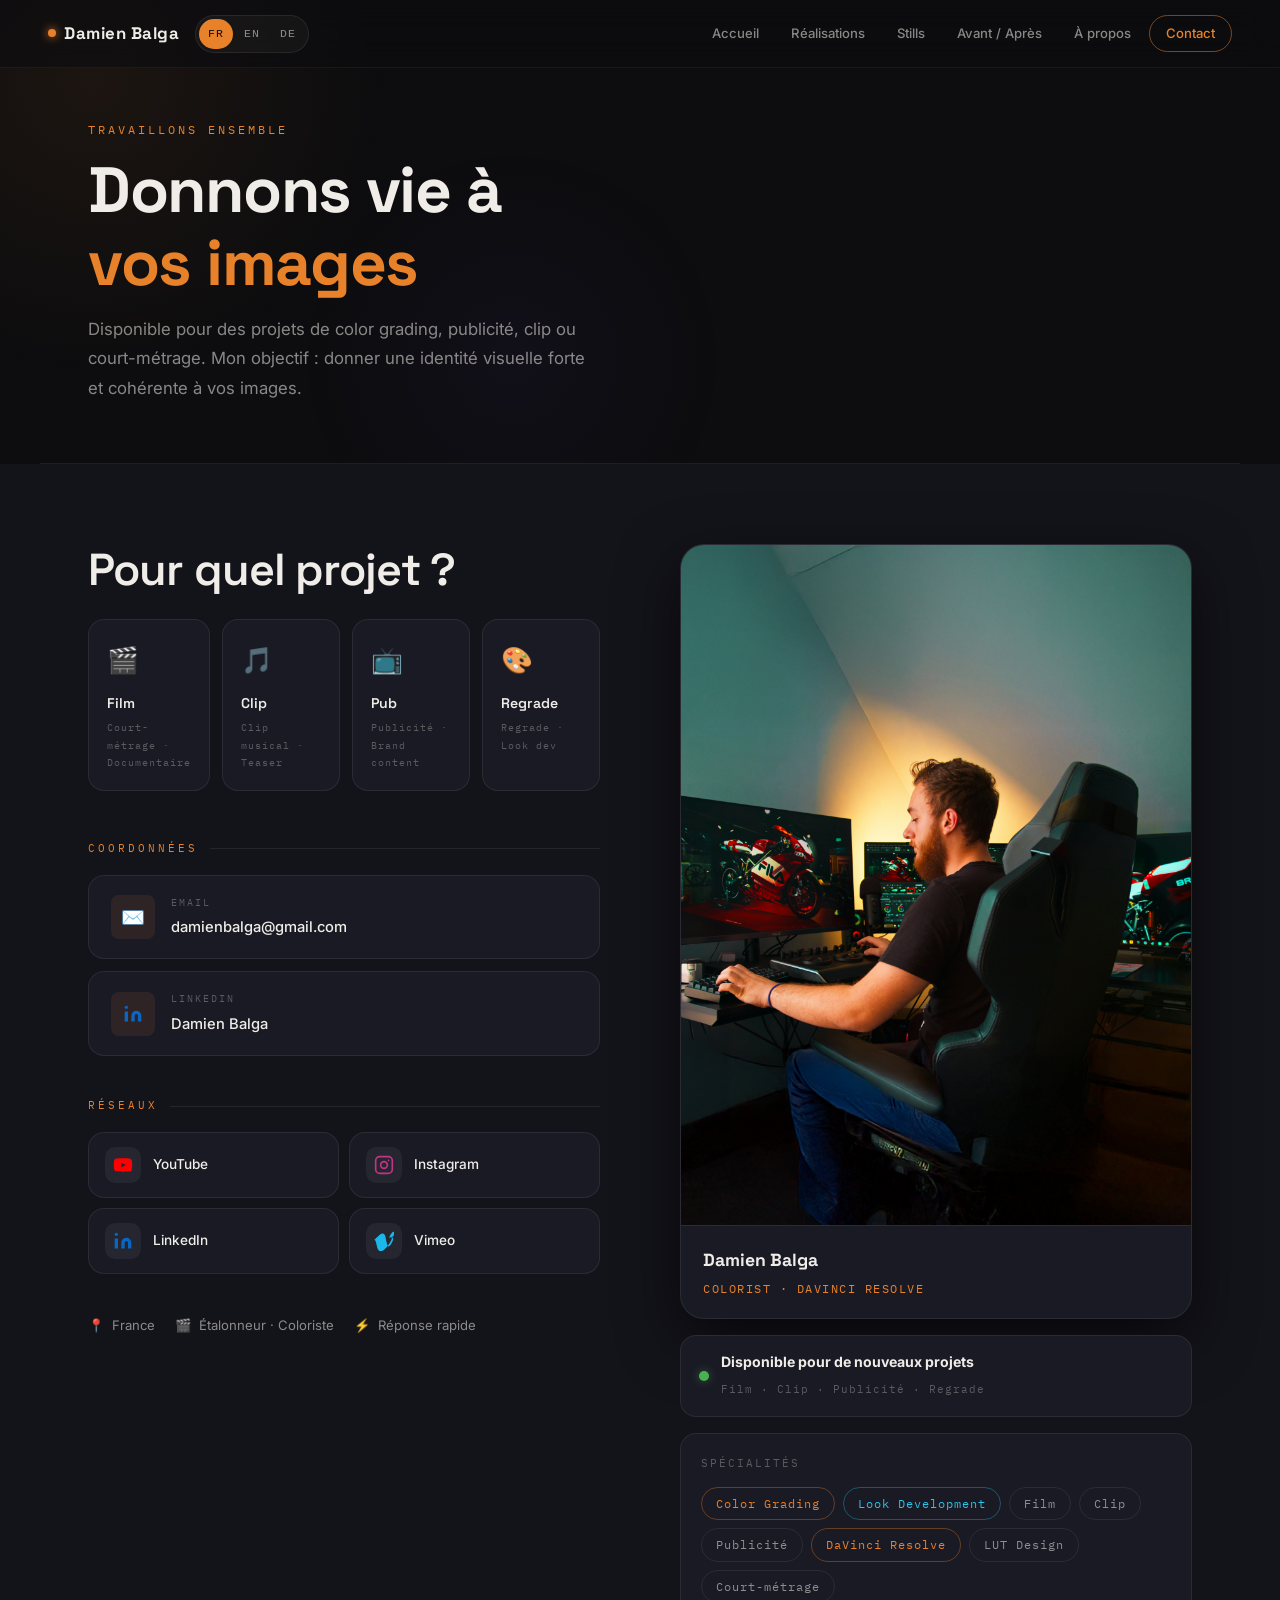
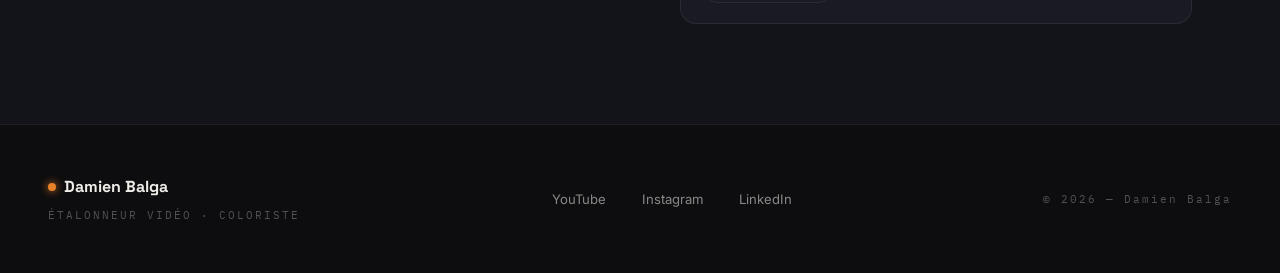
==== commit e8b3bcdd: "V2" ====
--- a/contact.html
+++ b/contact.html
@@ -1,5 +1,5 @@
 <!DOCTYPE html>
-<html lang="fr">
+<html lang="fr" data-i18n-title="contact.title" data-i18n-desc="contact.desc">
 <head>
   <meta charset="UTF-8">
   <meta name="viewport" content="width=device-width, initial-scale=1.0">
@@ -9,7 +9,7 @@
   <link rel="preconnect" href="https://fonts.googleapis.com">
   <link rel="preconnect" href="https://fonts.gstatic.com" crossorigin>
   <link href="https://fonts.googleapis.com/css2?family=Space+Grotesk:wght@400;500;600;700&family=Inter:wght@300;400;500&family=IBM+Plex+Mono:wght@300;400;500&display=swap" rel="stylesheet">
-
+  <link rel="icon" type="image/svg+xml" href="img/favicon.svg">
   <link rel="stylesheet" href="css/style.css">
 
   <style>
@@ -92,23 +92,29 @@
     <div class="logo-dot" aria-hidden="true"></div>
     Damien Balga
   </div>
-  <button class="menu-toggle" aria-label="Menu"><span></span><span></span><span></span></button>
+  <div class="lang-switch" role="group" aria-label="Langue" data-i18n-attr="aria-label:lang.group">
+    <button type="button" class="lang-btn active" data-lang="fr" lang="fr" aria-pressed="true" aria-label="Français" title="Français">FR</button>
+    <button type="button" class="lang-btn" data-lang="en" lang="en" aria-pressed="false" aria-label="English" title="English">EN</button>
+    <button type="button" class="lang-btn" data-lang="de" lang="de" aria-pressed="false" aria-label="Deutsch" title="Deutsch">DE</button>
+  </div>
+
+  <button class="menu-toggle" data-i18n-attr="aria-label:menu.label" aria-label="Menu"><span></span><span></span><span></span></button>
   <nav>
-    <a href="index.html">Accueil</a>
-    <a href="work.html">Réalisations</a>
-    <a href="stills.html">Stills</a>
-    <a href="index.html#before">Avant / Après</a>
-    <a href="index.html#about">À propos</a>
-    <a href="contact.html" class="active nav-cta">Contact</a>
+    <a href="index.html" data-i18n="nav.home">Accueil</a>
+    <a href="work.html" data-i18n="nav.work">Réalisations</a>
+    <a href="stills.html" data-i18n="nav.stills">Stills</a>
+    <a href="index.html#before" data-i18n="nav.ba">Avant / Après</a>
+    <a href="index.html#about" data-i18n="nav.about">À propos</a>
+    <a href="contact.html" class="active nav-cta" data-i18n="nav.contact">Contact</a>
   </nav>
 </header>
 
 <!-- HERO CONTACT -->
 <div class="contact-hero">
   <div class="contact-hero-inner fade-up">
-    <span class="section-eyebrow">Travaillons ensemble</span>
-    <h1>Donnons vie à<br><span style="color:var(--orange)">vos images</span></h1>
-    <p>
+    <span class="section-eyebrow" data-i18n="contact.eyebrow">Travaillons ensemble</span>
+    <h1 data-i18n="contact.h1">Donnons vie à<br><span style="color:var(--orange)">vos images</span></h1>
+    <p data-i18n="contact.hero.p">
       Disponible pour des projets de color grading, publicité, clip ou court-métrage.
       Mon objectif : donner une identité visuelle forte et cohérente à vos images.
     </p>
@@ -116,45 +122,45 @@
 </div>
 
 <!-- CONTENU PRINCIPAL -->
-<div class="contact-section" aria-label="Informations de contact">
+<div class="contact-section" aria-label="Informations de contact" data-i18n-attr="aria-label:contact.section.aria">
   <div class="contact-layout">
 
     <!-- COLONNE GAUCHE -->
     <div class="contact-left">
 
       <!-- Types de projets -->
-      <h2 style="margin-bottom:24px;" class="fade-up">Pour quel projet ?</h2>
+      <h2 style="margin-bottom:24px;" class="fade-up" data-i18n="contact.h2">Pour quel projet ?</h2>
 
       <div class="projects-types">
         <div class="ptype-card fade-up">
           <div class="ptype-icon">🎬</div>
-          <div class="ptype-label">Film</div>
-          <div class="ptype-desc">Court-métrage · Documentaire</div>
+          <div class="ptype-label" data-i18n="contact.pt.film">Film</div>
+          <div class="ptype-desc" data-i18n="contact.pt.film.d">Court-métrage · Documentaire</div>
         </div>
         <div class="ptype-card fade-up">
           <div class="ptype-icon">🎵</div>
-          <div class="ptype-label">Clip</div>
-          <div class="ptype-desc">Clip musical · Teaser</div>
+          <div class="ptype-label" data-i18n="contact.pt.clip">Clip</div>
+          <div class="ptype-desc" data-i18n="contact.pt.clip.d">Clip musical · Teaser</div>
         </div>
         <div class="ptype-card fade-up">
           <div class="ptype-icon">📺</div>
-          <div class="ptype-label">Pub</div>
-          <div class="ptype-desc">Publicité · Brand content</div>
+          <div class="ptype-label" data-i18n="contact.pt.ad">Pub</div>
+          <div class="ptype-desc" data-i18n="contact.pt.ad.d">Publicité · Brand content</div>
         </div>
         <div class="ptype-card fade-up">
           <div class="ptype-icon">🎨</div>
-          <div class="ptype-label">Regrade</div>
-          <div class="ptype-desc">Regrade · Look dev</div>
+          <div class="ptype-label" data-i18n="contact.pt.regrade">Regrade</div>
+          <div class="ptype-desc" data-i18n="contact.pt.regrade.d">Regrade · Look dev</div>
         </div>
       </div>
 
       <!-- Coordonnées directes -->
-      <p class="contact-section-title fade-up">Coordonnées</p>
+      <p class="contact-section-title fade-up" data-i18n="contact.details">Coordonnées</p>
 
       <div class="contact-links">
 
         <a href="mailto:damienbalga@gmail.com" class="contact-btn fade-up"
-           aria-label="Envoyer un mail à damienbalga@gmail.com">
+           aria-label="Envoyer un mail à damienbalga@gmail.com" data-i18n-attr="aria-label:contact.mail.aria">
           <div class="contact-btn-icon">✉️</div>
           <div class="cb-info">
             <span class="cb-label">Email</span>
@@ -165,7 +171,7 @@
 
         <a href="https://www.linkedin.com/in/damien-balga-étudiant-création-numérique-colorimétrie-cinéma-montage-graphisme/"
            target="_blank" rel="noopener"
-           class="contact-btn fade-up" aria-label="LinkedIn de Damien Balga">
+           class="contact-btn fade-up" aria-label="LinkedIn de Damien Balga" data-i18n-attr="aria-label:contact.li.aria">
           <div class="contact-btn-icon">
             <svg width="20" height="20" viewBox="0 0 24 24" fill="#0a66c2">
               <path d="M16 8a6 6 0 0 1 6 6v7h-4v-7a2 2 0 0 0-4 0v7h-4v-7a6 6 0 0 1 6-6zM2 9h4v12H2z"/>
@@ -182,12 +188,12 @@
       </div>
 
       <!-- Réseaux sociaux -->
-      <p class="contact-section-title fade-up">Réseaux</p>
+      <p class="contact-section-title fade-up" data-i18n="contact.social">Réseaux</p>
 
       <div class="social-grid">
 
         <a href="https://www.youtube.com/@damienbalga" target="_blank" rel="noopener"
-           class="social-card fade-up" style="--accent:var(--orange);" aria-label="YouTube de Damien Balga">
+           class="social-card fade-up" style="--accent:var(--orange);" aria-label="YouTube de Damien Balga" data-i18n-attr="aria-label:contact.yt.aria">
           <div class="social-icon">
             <svg width="20" height="20" viewBox="0 0 24 24" fill="#ff0000">
               <path d="M22.54 6.42a2.78 2.78 0 0 0-1.95-1.96C18.88 4 12 4 12 4s-6.88 0-8.59.46A2.78 2.78 0 0 0 1.46 6.42 29 29 0 0 0 1 12a29 29 0 0 0 .46 5.58 2.78 2.78 0 0 0 1.95 1.96C5.12 20 12 20 12 20s6.88 0 8.59-.46a2.78 2.78 0 0 0 1.95-1.96A29 29 0 0 0 23 12a29 29 0 0 0-.46-5.58zM9.75 15.02V8.98L15.5 12l-5.75 3.02z"/>
@@ -197,7 +203,7 @@
         </a>
 
         <a href="https://www.instagram.com/damien.balga/" target="_blank" rel="noopener"
-           class="social-card fade-up" style="--accent:#c13584;" aria-label="Instagram de Damien Balga">
+           class="social-card fade-up" style="--accent:#c13584;" aria-label="Instagram de Damien Balga" data-i18n-attr="aria-label:contact.ig.aria">
           <div class="social-icon">
             <svg width="20" height="20" viewBox="0 0 24 24" fill="none" stroke="#c13584" stroke-width="2">
               <rect x="2" y="2" width="20" height="20" rx="5"/>
@@ -210,7 +216,7 @@
 
         <a href="https://www.linkedin.com/in/damien-balga-étudiant-création-numérique-colorimétrie-cinéma-montage-graphisme/"
            target="_blank" rel="noopener"
-           class="social-card fade-up" style="--accent:#0a66c2;" aria-label="LinkedIn de Damien Balga">
+           class="social-card fade-up" style="--accent:#0a66c2;" aria-label="LinkedIn de Damien Balga" data-i18n-attr="aria-label:contact.li.aria">
           <div class="social-icon">
             <svg width="20" height="20" viewBox="0 0 24 24" fill="#0a66c2">
               <path d="M16 8a6 6 0 0 1 6 6v7h-4v-7a2 2 0 0 0-4 0v7h-4v-7a6 6 0 0 1 6-6zM2 9h4v12H2z"/>
@@ -221,7 +227,7 @@
         </a>
 
         <a href="https://vimeo.com/damienbalga" target="_blank" rel="noopener"
-           class="social-card fade-up" style="--accent:#1ab7ea;" aria-label="Vimeo de Damien Balga">
+           class="social-card fade-up" style="--accent:#1ab7ea;" aria-label="Vimeo de Damien Balga" data-i18n-attr="aria-label:contact.vm.aria">
           <div class="social-icon">
             <svg width="20" height="20" viewBox="0 0 24 24" fill="#1ab7ea">
               <path d="M21.4 8.1c-.1 2.4-1.8 5.7-5.1 9.9-3.4 4.4-6.3 6.5-8.6 6.5-1.4 0-2.6-1.3-3.7-4L2.5 14c-.7-2.5-1.5-3.7-2.5-3.7 0 0-1.2.9-3 2.7L0 11C2 9.3 4 7.3 5.6 5.8c1.9-1.7 3.3-2.6 4.2-2.7 2.2-.2 3.6 1.3 4.1 4.5.6 3.4 1 5.5 1.3 6.3.7 3.2 1.5 4.8 2.4 4.8.7 0 1.7-1.1 3.1-3.3 1.3-2.2 2.1-3.9 2.2-5.1.2-1.9-.6-2.9-2.2-2.9-.8 0-1.6.2-2.5.6 1.7-5.4 4.8-8 9.5-7.8z"/>
@@ -235,13 +241,13 @@
       <!-- Infos rapides -->
       <div style="display:flex; gap:20px; flex-wrap:wrap; margin-top:8px;" class="fade-up">
         <div style="display:flex; align-items:center; gap:8px; font-size:0.82rem; color:var(--dim);">
-          <span style="color:var(--orange);">📍</span> France
+          <span style="color:var(--orange);">📍</span> <span data-i18n="contact.france">France</span>
         </div>
         <div style="display:flex; align-items:center; gap:8px; font-size:0.82rem; color:var(--dim);">
-          <span style="color:var(--orange);">🎬</span> Étalonneur · Coloriste
+          <span style="color:var(--orange);">🎬</span> <span data-i18n="footer.role">Étalonneur · Coloriste</span>
         </div>
         <div style="display:flex; align-items:center; gap:8px; font-size:0.82rem; color:var(--dim);">
-          <span style="color:var(--orange);">⚡</span> Réponse rapide
+          <span style="color:var(--orange);">⚡</span> <span data-i18n="contact.fast">Réponse rapide</span>
         </div>
       </div>
 
@@ -252,7 +258,7 @@
 
       <!-- Portrait -->
       <div class="contact-portrait fade-up">
-        <img src="img/Banniere.jpg" alt="Damien Balga – Étalonneur Vidéo">
+        <img src="img/Banniere.jpg" alt="Damien Balga – Étalonneur Vidéo" data-i18n-attr="alt:contact.portrait.alt">
         <div class="cp-footer">
           <div class="cp-name">Damien Balga</div>
           <div class="cp-role">Colorist · DaVinci Resolve</div>
@@ -263,23 +269,23 @@
       <div class="avail-badge fade-up">
         <div class="avail-dot"></div>
         <div class="avail-text">
-          <strong>Disponible pour de nouveaux projets</strong>
-          <span>Film · Clip · Publicité · Regrade</span>
+          <strong data-i18n="contact.avail">Disponible pour de nouveaux projets</strong>
+          <span data-i18n="contact.avail.s">Film · Clip · Publicité · Regrade</span>
         </div>
       </div>
 
       <!-- Bloc tags projet -->
       <div style="background:var(--bg-3); border:1px solid var(--border); border-radius:var(--radius-md); padding:20px; margin-top:16px;" class="fade-up">
-        <p style="font-family:var(--font-mono); font-size:0.68rem; color:var(--dimmer); letter-spacing:2px; text-transform:uppercase; margin-bottom:14px;">Spécialités</p>
+        <p data-i18n="contact.spec" style="font-family:var(--font-mono); font-size:0.68rem; color:var(--dimmer); letter-spacing:2px; text-transform:uppercase; margin-bottom:14px;">Spécialités</p>
         <div style="display:flex; flex-wrap:wrap; gap:8px;">
           <span class="tag tag-orange">Color Grading</span>
           <span class="tag tag-cyan">Look Development</span>
-          <span class="tag">Film</span>
-          <span class="tag">Clip</span>
-          <span class="tag">Publicité</span>
+          <span class="tag" data-i18n="tag.film">Film</span>
+          <span class="tag" data-i18n="tag.clip">Clip</span>
+          <span class="tag" data-i18n="tag.ad">Publicité</span>
           <span class="tag tag-orange">DaVinci Resolve</span>
           <span class="tag">LUT Design</span>
-          <span class="tag">Court-métrage</span>
+          <span class="tag" data-i18n="tag.short">Court-métrage</span>
         </div>
       </div>
 
@@ -292,7 +298,7 @@
 <footer>
   <div class="footer-left">
     <div class="footer-logo"><div style="width:8px;height:8px;border-radius:50%;background:var(--orange);box-shadow:0 0 8px var(--orange);flex-shrink:0;"></div>Damien Balga</div>
-    <p>Étalonneur Vidéo · Coloriste</p>
+    <p data-i18n="footer.role">Étalonneur Vidéo · Coloriste</p>
   </div>
   <div class="footer-links">
     <a href="https://www.youtube.com/@damienbalga" target="_blank" rel="noopener">YouTube</a>
@@ -302,6 +308,7 @@
   <div class="footer-right">© 2026 — Damien Balga</div>
 </footer>
 
+<script src="js/i18n.js"></script>
 <script src="js/main.js"></script>
 </body>
 </html>
--- a/css/style.css
+++ b/css/style.css
@@ -902,7 +902,7 @@
    PAGE STILLS (stills.html)
    ============================================= */
 .stills-grid-section {
-  max-width: 1400px; margin: 0 auto; padding: 20px 48px 100px;
+  max-width: 950px; margin: 0 auto; padding: 20px 48px 100px;
 }
 
 .stills-grid {
@@ -1303,4 +1303,58 @@
   .portrait-frame { width: 180px; height: 230px; }
   .stills-grid { grid-template-columns: 1fr; }
   .social-grid { grid-template-columns: 1fr; }
-}+}
+
+
+/* =============================================
+   SÉLECTEUR DE LANGUE (FR / EN / DE)
+   Toujours visible dans le header, y compris
+   sur mobile (hors du menu burger).
+   ============================================= */
+.lang-switch {
+  display: inline-flex;
+  align-items: center;
+  gap: 2px;
+  margin-left: 16px;
+  padding: 3px;
+  border: 1px solid var(--border);
+  border-radius: var(--radius-xl);
+  background: rgba(240,237,232,0.04);
+  position: relative;
+  z-index: 1101; /* reste cliquable au-dessus du menu mobile */
+}
+.lang-btn {
+  font-family: var(--font-mono);
+  font-size: 0.72rem;
+  font-weight: 500;
+  letter-spacing: 1px;
+  min-width: 34px;
+  height: 30px;
+  padding: 0 9px;
+  border: 0;
+  border-radius: var(--radius-xl);
+  background: transparent;
+  color: var(--dim);
+  cursor: pointer;
+  transition: color 0.2s ease, background 0.2s ease;
+}
+.lang-btn:hover { color: var(--white); background: rgba(255,255,255,0.06); }
+.lang-btn.active {
+  background: var(--orange);
+  color: var(--bg);
+}
+.lang-btn:focus-visible {
+  outline: 2px solid var(--orange);
+  outline-offset: 2px;
+}
+
+/* Bureau : logo à gauche, navigation + langues à droite */
+@media (min-width: 769px) {
+  header nav { margin-left: auto; }
+}
+
+/* Mobile : le sélecteur se place à côté du burger */
+@media (max-width: 768px) {
+  .lang-switch { margin-left: auto; margin-right: 12px; }
+  .lang-btn { min-width: 36px; height: 34px; }
+}
